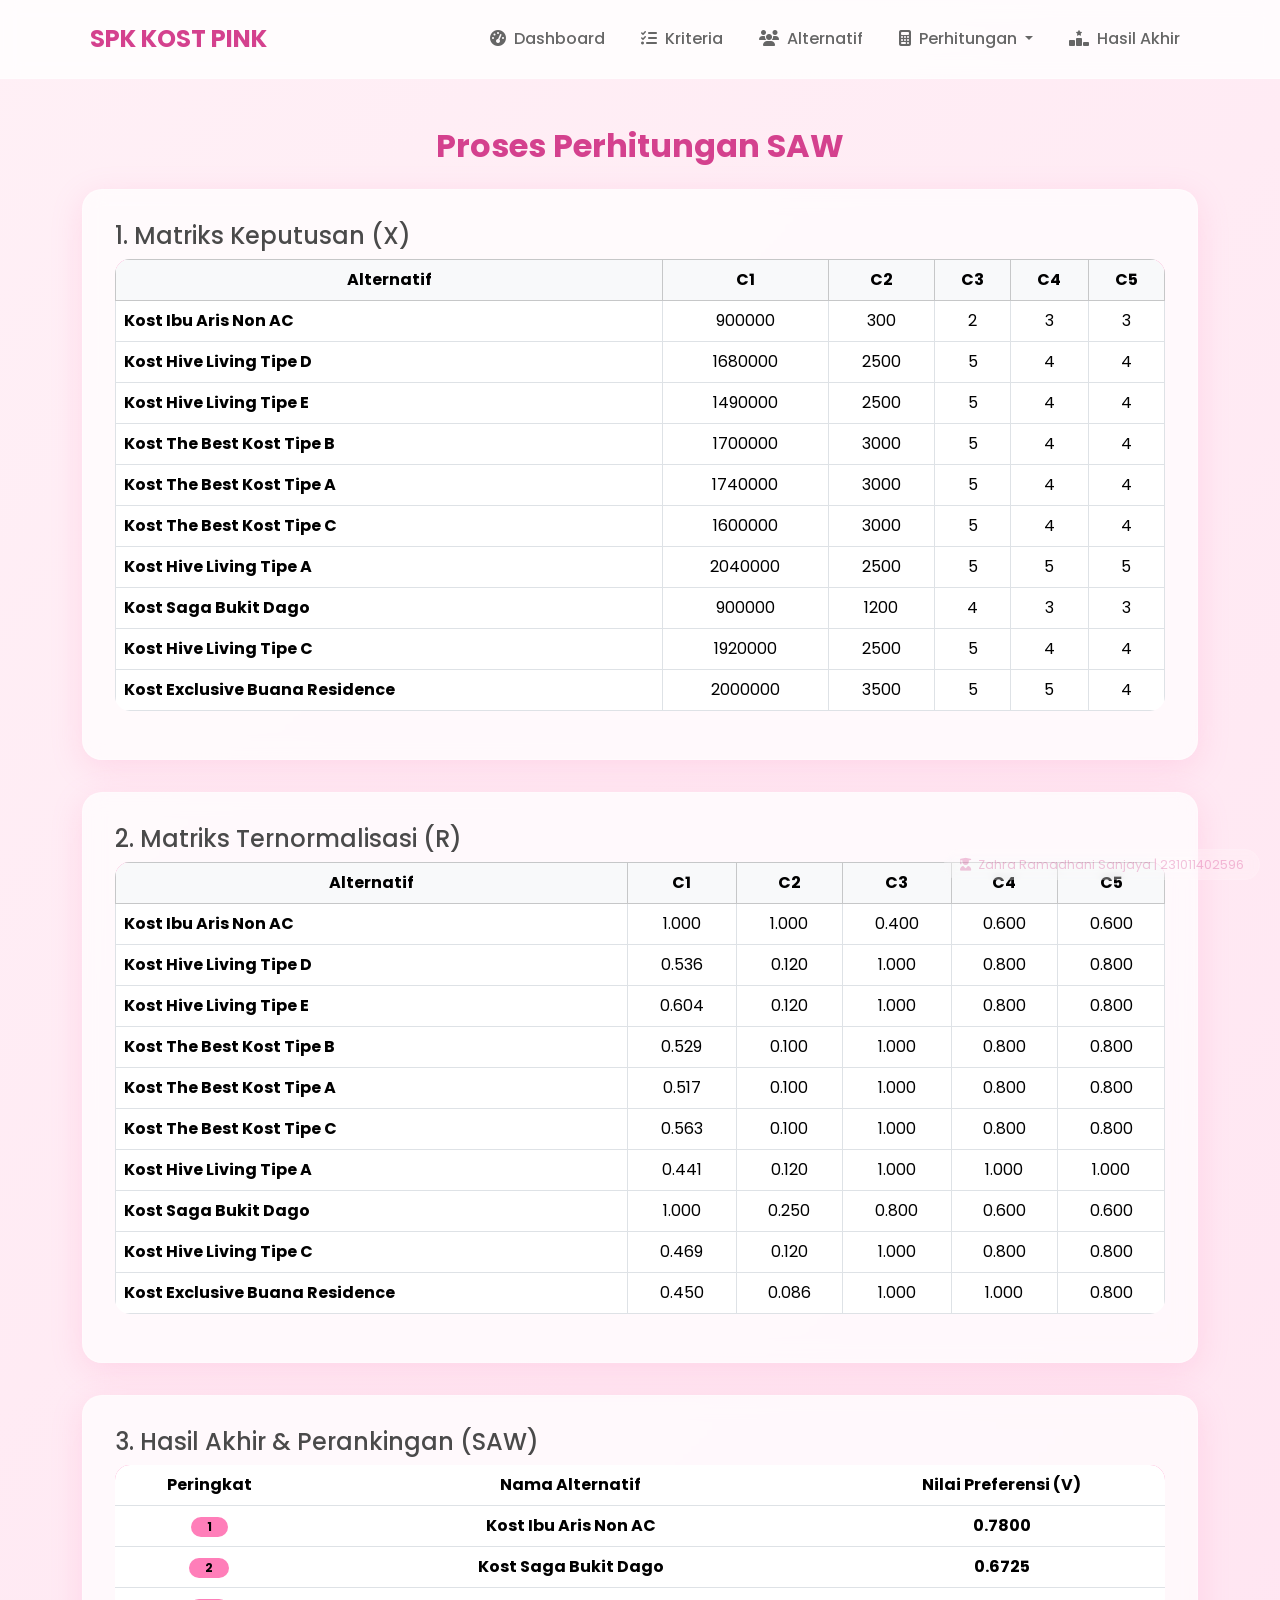
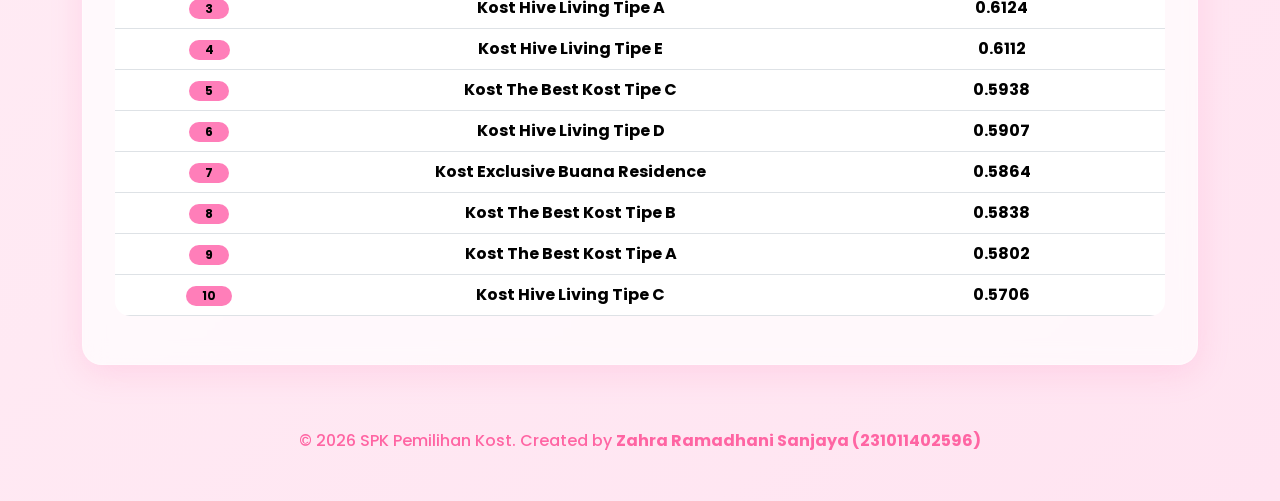
==== perhitungan_saw.html @ 4be9cabc "Deploy static site to GitHub Pages" ====
<!DOCTYPE html>
<html lang="id">
<head>
    <meta charset="UTF-8">
    <meta name="viewport" content="width=device-width, initial-scale=1.0">
    <title>Perhitungan SAW - SPK Kost</title>
    <link href="https://cdn.jsdelivr.net/npm/bootstrap@5.3.0/dist/css/bootstrap.min.css" rel="stylesheet">
    <link href="https://fonts.googleapis.com/css2?family=Poppins:wght@300;400;500;600;700&display=swap" rel="stylesheet">
    <link rel="stylesheet" href="assets/css/style.css">
    <link rel="stylesheet" href="https://cdnjs.cloudflare.com/ajax/libs/font-awesome/6.4.0/css/all.min.css">
</head>
<body>
    <div id="main-content">
        <div class="row">
            <div class="col-md-12">
                <h2 class="mb-4 text-center">Proses Perhitungan SAW</h2>
                
                <!-- Step 1: Matrix X -->
                <div class="glass-card">
                    <h4>1. Matriks Keputusan (X)</h4>
                    <div class="table-responsive">
                        <table class="table table-bordered text-center">
                            <thead class="table-light">
                                <tr id="header-x"></tr>
                            </thead>
                            <tbody id="body-x"></tbody>
                        </table>
                    </div>
                </div>

                <!-- Step 2: Normalization (R) -->
                <div class="glass-card">
                    <h4>2. Matriks Ternormalisasi (R)</h4>
                    <div class="table-responsive">
                        <table class="table table-bordered text-center">
                            <thead class="table-light">
                                <tr id="header-r"></tr>
                            </thead>
                            <tbody id="body-r"></tbody>
                        </table>
                    </div>
                </div>

                <!-- Step 3: Ranking -->
                <div class="glass-card">
                    <h4>3. Hasil Akhir & Perankingan (SAW)</h4>
                    <div class="table-responsive">
                        <table class="table table-hover text-center">
                            <thead class="bg-pink text-white">
                                <tr>
                                    <th>Peringkat</th>
                                    <th>Nama Alternatif</th>
                                    <th>Nilai Preferensi (V)</th>
                                </tr>
                            </thead>
                            <tbody id="body-rank"></tbody>
                        </table>
                    </div>
                </div>
            </div>
        </div>
    </div>

    <script src="https://cdn.jsdelivr.net/npm/bootstrap@5.3.0/dist/js/bootstrap.bundle.min.js"></script>
    <script src="https://code.jquery.com/jquery-3.6.0.min.js"></script>
    <script src="assets/js/data.js"></script>
    <script src="assets/js/layout.js"></script>
    <script>
        document.addEventListener('DOMContentLoaded', () => {
            const result = calculateSAW();
            const criteria = DB.getKriteria();
            const alternatif = DB.getAlternatif();

            // Render Matrix X
            const headerX = document.getElementById('header-x');
            headerX.innerHTML = '<th>Alternatif</th>' + criteria.map(k => `<th>${k.kode}</th>`).join('');
            
            const bodyX = document.getElementById('body-x');
            alternatif.forEach(a => {
                let row = `<tr><td class="text-start"><strong>${a.nama}</strong></td>`;
                criteria.forEach(k => {
                    row += `<td>${result.matrix_x[a.id][k.id] || 0}</td>`;
                });
                row += '</tr>';
                bodyX.innerHTML += row;
            });

            // Render Matrix R
            const headerR = document.getElementById('header-r');
            headerR.innerHTML = '<th>Alternatif</th>' + criteria.map(k => `<th>${k.kode}</th>`).join('');
            
            const bodyR = document.getElementById('body-r');
            alternatif.forEach(a => {
                let row = `<tr><td class="text-start"><strong>${a.nama}</strong></td>`;
                criteria.forEach(k => {
                    const val = result.matrix_r[a.id][k.id] || 0;
                    row += `<td>${val.toFixed(3)}</td>`;
                });
                row += '</tr>';
                bodyR.innerHTML += row;
            });

            // Render Ranks
            const bodyRank = document.getElementById('body-rank');
            result.ranks.forEach((r, index) => {
                bodyRank.innerHTML += `
                    <tr>
                        <td><span class="badge rounded-pill bg-pink px-3">${index + 1}</span></td>
                        <td><strong>${r.nama}</strong></td>
                        <td class="text-primary-pink fw-bold">${r.value.toFixed(4)}</td>
                    </tr>
                `;
            });
        });
    </script>
</body>
</html>
---- assets/css/style.css ----
:root {
    --primary-pink: #ff7eb9;
    --secondary-pink: #ff65a3;
    --light-pink: #ffe4f1;
    --dark-pink: #d4418e;
    --bg-pink: #fff0f6;
    --glass-bg: rgba(255, 255, 255, 0.7);
    --glass-border: rgba(255, 255, 255, 0.3);
    --shadow: 0 8px 32px 0 rgba(255, 126, 185, 0.2);
}

body {
    background: linear-gradient(135deg, #fff0f6 0%, #ffe4f1 100%);
    min-height: 100vh;
    font-family: 'Poppins', sans-serif;
    color: #4a4a4a;
}

.glass-card {
    background: var(--glass-bg);
    backdrop-filter: blur(10px);
    -webkit-backdrop-filter: blur(10px);
    border-radius: 20px;
    border: 1px solid var(--glass-border);
    box-shadow: var(--shadow);
    padding: 2rem;
    margin-bottom: 2rem;
    transition: transform 0.3s ease;
}

.glass-card:hover {
    transform: translateY(-5px);
}

.navbar {
    background: rgba(255, 255, 255, 0.8) !important;
    backdrop-filter: blur(10px);
    border-bottom: 1px solid var(--glass-border);
    padding: 1rem 2rem;
}

.navbar-brand {
    font-weight: 700;
    color: var(--dark-pink) !important;
    font-size: 1.5rem;
}

.nav-link {
    color: #666 !important;
    font-weight: 500;
    margin: 0 10px;
    transition: color 0.3s ease;
}

.nav-link:hover, .nav-link.active {
    color: var(--primary-pink) !important;
}

.btn-pink {
    background: linear-gradient(45deg, var(--primary-pink), var(--secondary-pink));
    border: none;
    color: white;
    padding: 0.8rem 1.5rem;
    border-radius: 12px;
    font-weight: 600;
    box-shadow: 0 4px 15px rgba(255, 101, 163, 0.3);
    transition: all 0.3s ease;
}

.btn-pink:hover {
    background: linear-gradient(45deg, var(--secondary-pink), var(--dark-pink));
    color: white;
    transform: scale(1.05);
}

.table {
    background: transparent;
    border-radius: 15px;
    overflow: hidden;
}

.table thead {
    background: var(--primary-pink);
    color: #000;
    font-weight: 700;
}

.table-hover tbody tr:hover {
    background-color: rgba(255, 126, 185, 0.05);
}

h1, h2, h3 {
    color: var(--dark-pink);
    font-weight: 700;
}

.bg-pink {
    background-color: var(--primary-pink) !important;
    color: #000000 !important;
    font-weight: 700 !important;
}

.badge.bg-pink {
    color: #000000 !important;
}

.bg-light-pink {
    background-color: var(--light-pink) !important;
    color: var(--dark-pink) !important;
}

.text-pink {
    color: var(--dark-pink) !important;
}

.badge-pink {
    background-color: var(--light-pink);
    color: var(--dark-pink);
    padding: 0.5rem 1rem;
    border-radius: 10px;
}

.footer {
    padding: 2rem 0;
    text-align: center;
    color: var(--secondary-pink);
    font-weight: 500;
}

.watermark {
    position: fixed;
    bottom: 20px;
    right: 20px;
    opacity: 0.3;
    z-index: 9999;
    pointer-events: none;
    font-size: 0.8rem;
    color: var(--dark-pink);
    background: var(--glass-bg);
    padding: 5px 15px;
    border-radius: 50px;
    border: 1px solid var(--glass-border);
    backdrop-filter: blur(5px);
}
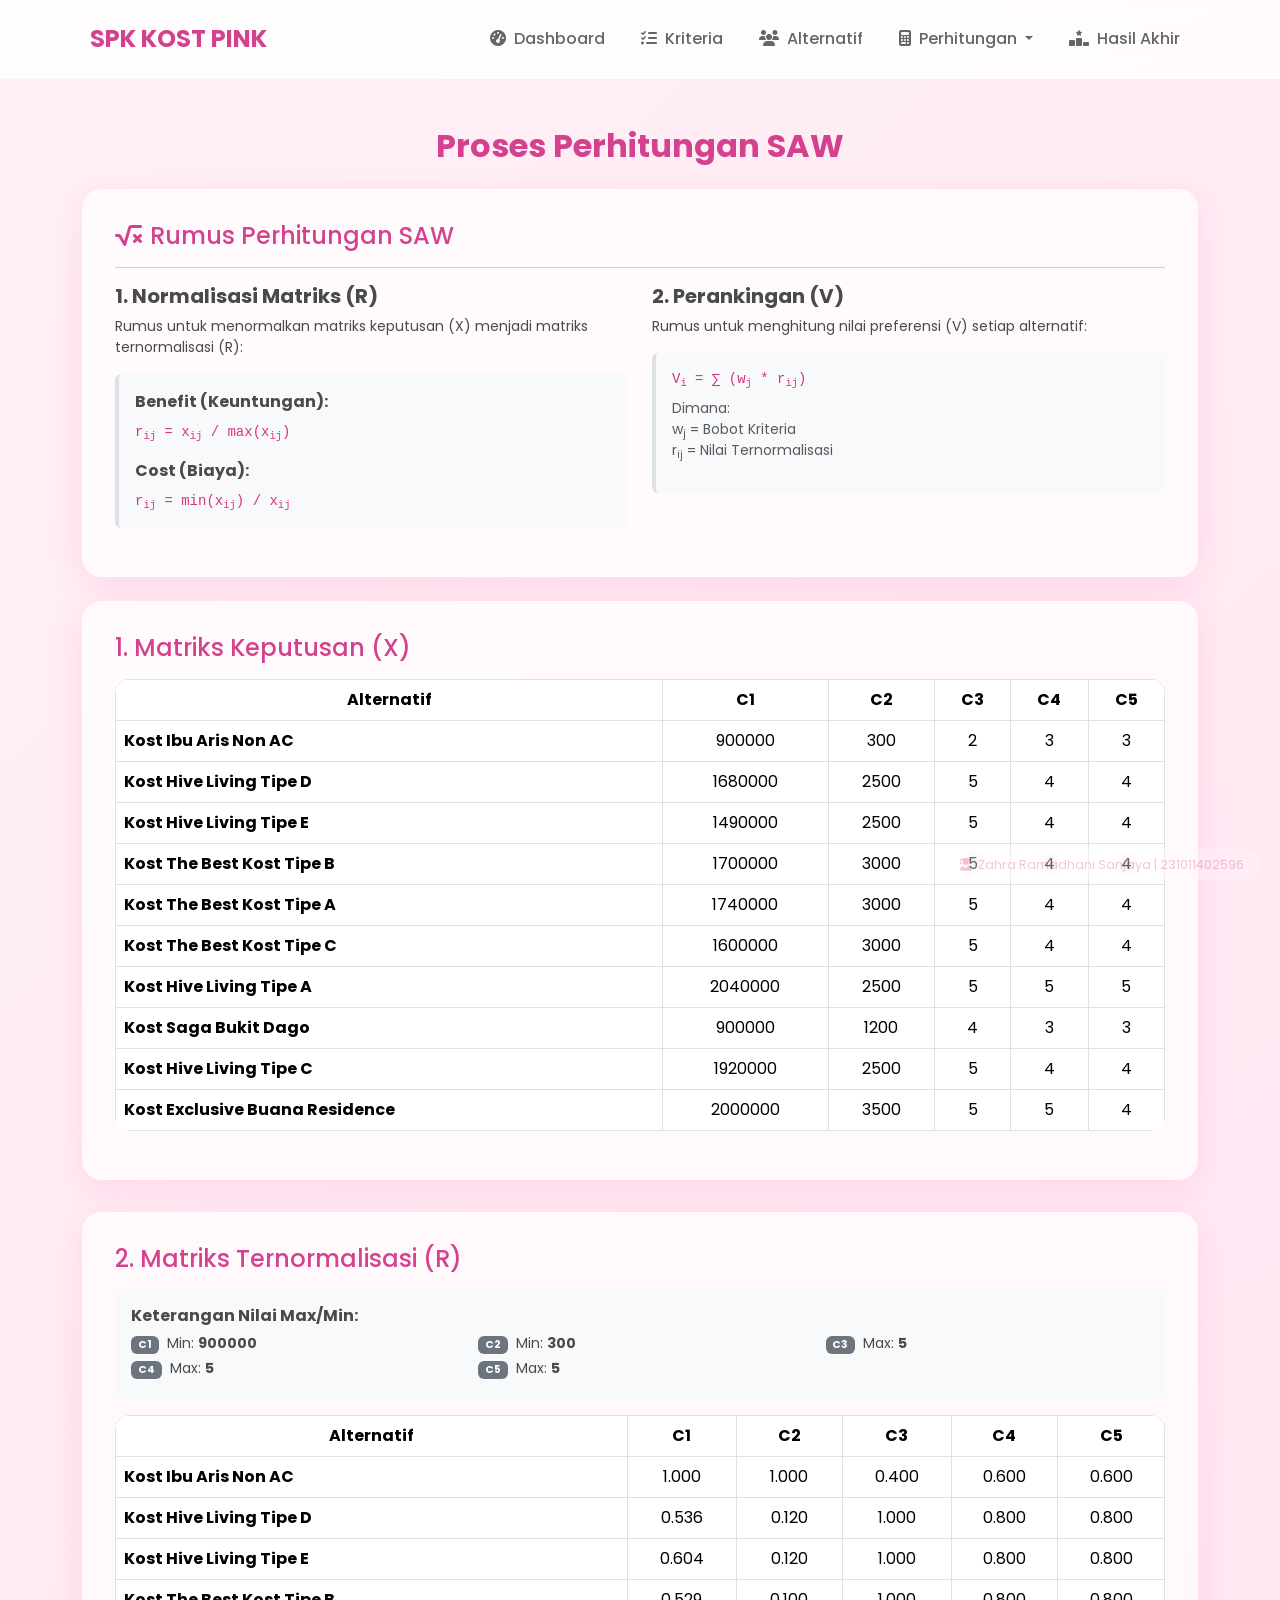
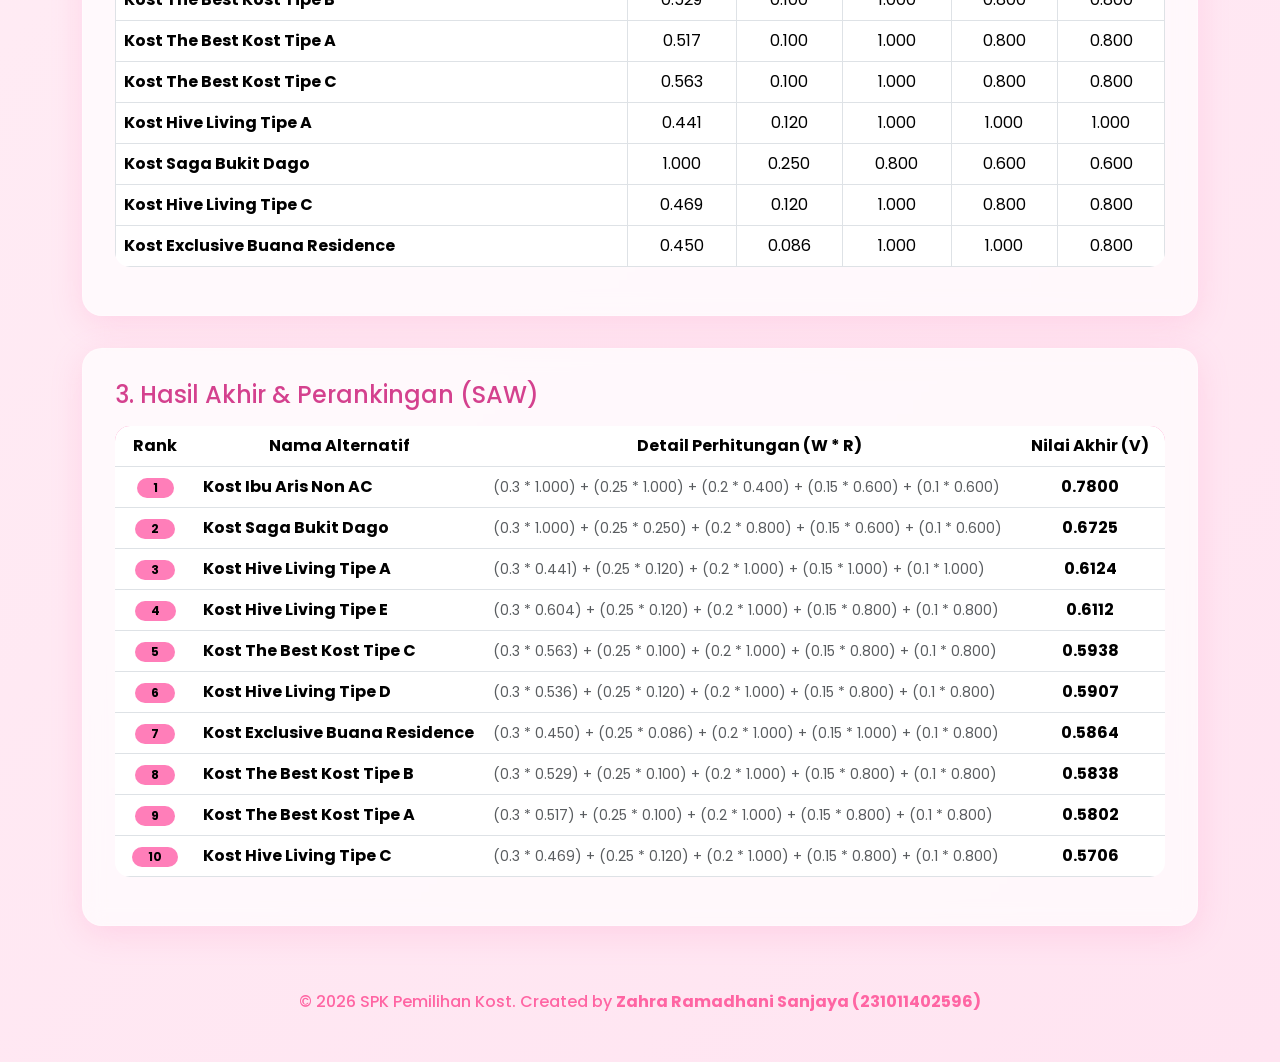
==== commit f16ce18f: "Sync updated SAW & WP calculations to root for deployment" ====
--- a/perhitungan_saw.html
+++ b/perhitungan_saw.html
@@ -13,14 +13,42 @@
     <div id="main-content">
         <div class="row">
             <div class="col-md-12">
-                <h2 class="mb-4 text-center">Proses Perhitungan SAW</h2>
+                <h2 class="mb-4 text-center text-pink fw-bold">Proses Perhitungan SAW</h2>
+
+                <!-- Formula Section -->
+                <div class="glass-card mb-4">
+                    <h4 class="text-pink mb-3"><i class="fas fa-square-root-variable me-2"></i>Rumus Perhitungan SAW</h4>
+                    <hr>
+                    <div class="row">
+                        <div class="col-md-6">
+                            <h5 class="fw-bold">1. Normalisasi Matriks (R)</h5>
+                            <p class="small">Rumus untuk menormalkan matriks keputusan (X) menjadi matriks ternormalisasi (R):</p>
+                            <div class="math-box p-3 bg-light rounded mb-3 border-start border-pink border-4">
+                                <p class="mb-2"><strong>Benefit (Keuntungan):</strong></p>
+                                <code class="d-block mb-3">r<sub>ij</sub> = x<sub>ij</sub> / max(x<sub>ij</sub>)</code>
+                                <p class="mb-2"><strong>Cost (Biaya):</strong></p>
+                                <code class="d-block">r<sub>ij</sub> = min(x<sub>ij</sub>) / x<sub>ij</sub></code>
+                            </div>
+                        </div>
+                        <div class="col-md-6">
+                            <h5 class="fw-bold">2. Perankingan (V)</h5>
+                            <p class="small">Rumus untuk menghitung nilai preferensi (V) setiap alternatif:</p>
+                            <div class="math-box p-3 bg-light rounded border-start border-pink border-4">
+                                <code class="d-block mb-2">V<sub>i</sub> = &sum; (w<sub>j</sub> * r<sub>ij</sub>)</code>
+                                <p class="small text-muted mt-2">Dimana:<br>
+                                w<sub>j</sub> = Bobot Kriteria<br>
+                                r<sub>ij</sub> = Nilai Ternormalisasi</p>
+                            </div>
+                        </div>
+                    </div>
+                </div>
                 
                 <!-- Step 1: Matrix X -->
                 <div class="glass-card">
-                    <h4>1. Matriks Keputusan (X)</h4>
+                    <h4 class="mb-3 text-pink">1. Matriks Keputusan (X)</h4>
                     <div class="table-responsive">
-                        <table class="table table-bordered text-center">
-                            <thead class="table-light">
+                        <table class="table table-bordered text-center align-middle">
+                            <thead class="table-pink">
                                 <tr id="header-x"></tr>
                             </thead>
                             <tbody id="body-x"></tbody>
@@ -30,10 +58,14 @@
 
                 <!-- Step 2: Normalization (R) -->
                 <div class="glass-card">
-                    <h4>2. Matriks Ternormalisasi (R)</h4>
+                    <h4 class="mb-3 text-pink">2. Matriks Ternormalisasi (R)</h4>
+                    <div id="normalization-info" class="mb-3 p-3 bg-light rounded small">
+                        <h6 class="fw-bold mb-2">Keterangan Nilai Max/Min:</h6>
+                        <ul id="crit-info-list" class="mb-0 list-unstyled row"></ul>
+                    </div>
                     <div class="table-responsive">
-                        <table class="table table-bordered text-center">
-                            <thead class="table-light">
+                        <table class="table table-bordered text-center align-middle">
+                            <thead class="table-pink">
                                 <tr id="header-r"></tr>
                             </thead>
                             <tbody id="body-r"></tbody>
@@ -43,14 +75,15 @@
 
                 <!-- Step 3: Ranking -->
                 <div class="glass-card">
-                    <h4>3. Hasil Akhir & Perankingan (SAW)</h4>
+                    <h4 class="mb-3 text-pink">3. Hasil Akhir & Perankingan (SAW)</h4>
                     <div class="table-responsive">
-                        <table class="table table-hover text-center">
+                        <table class="table table-hover text-center align-middle">
                             <thead class="bg-pink text-white">
                                 <tr>
-                                    <th>Peringkat</th>
+                                    <th style="width: 80px;">Rank</th>
                                     <th>Nama Alternatif</th>
-                                    <th>Nilai Preferensi (V)</th>
+                                    <th>Detail Perhitungan (W * R)</th>
+                                    <th style="width: 150px;">Nilai Akhir (V)</th>
                                 </tr>
                             </thead>
                             <tbody id="body-rank"></tbody>
@@ -85,6 +118,20 @@
                 bodyX.innerHTML += row;
             });
 
+            // Normalization Info (Max/Min)
+            const critInfoList = document.getElementById('crit-info-list');
+            criteria.forEach(k => {
+                const all_values = Object.values(result.matrix_x).map(row => row[k.id]).filter(v => v !== undefined);
+                const max = Math.max(...all_values);
+                const min = Math.min(...all_values);
+                critInfoList.innerHTML += `
+                    <li class="col-md-4 mb-1">
+                        <span class="badge bg-secondary me-1">${k.kode}</span>
+                        ${k.type === 'benefit' ? `Max: <strong>${max}</strong>` : `Min: <strong>${min}</strong>`}
+                    </li>
+                `;
+            });
+
             // Render Matrix R
             const headerR = document.getElementById('header-r');
             headerR.innerHTML = '<th>Alternatif</th>' + criteria.map(k => `<th>${k.kode}</th>`).join('');
@@ -100,13 +147,22 @@
                 bodyR.innerHTML += row;
             });
 
-            // Render Ranks
+            // Render Ranks with Detail
             const bodyRank = document.getElementById('body-rank');
             result.ranks.forEach((r, index) => {
+                // Construct detail string
+                let details = [];
+                criteria.forEach(k => {
+                    const r_val = result.matrix_r[r.id][k.id] || 0;
+                    details.push(`(${k.bobot} * ${r_val.toFixed(3)})`);
+                });
+                const detailStr = details.join(' + ');
+
                 bodyRank.innerHTML += `
                     <tr>
                         <td><span class="badge rounded-pill bg-pink px-3">${index + 1}</span></td>
-                        <td><strong>${r.nama}</strong></td>
+                        <td class="text-start"><strong>${r.nama}</strong></td>
+                        <td class="small text-muted text-start">${detailStr}</td>
                         <td class="text-primary-pink fw-bold">${r.value.toFixed(4)}</td>
                     </tr>
                 `;
